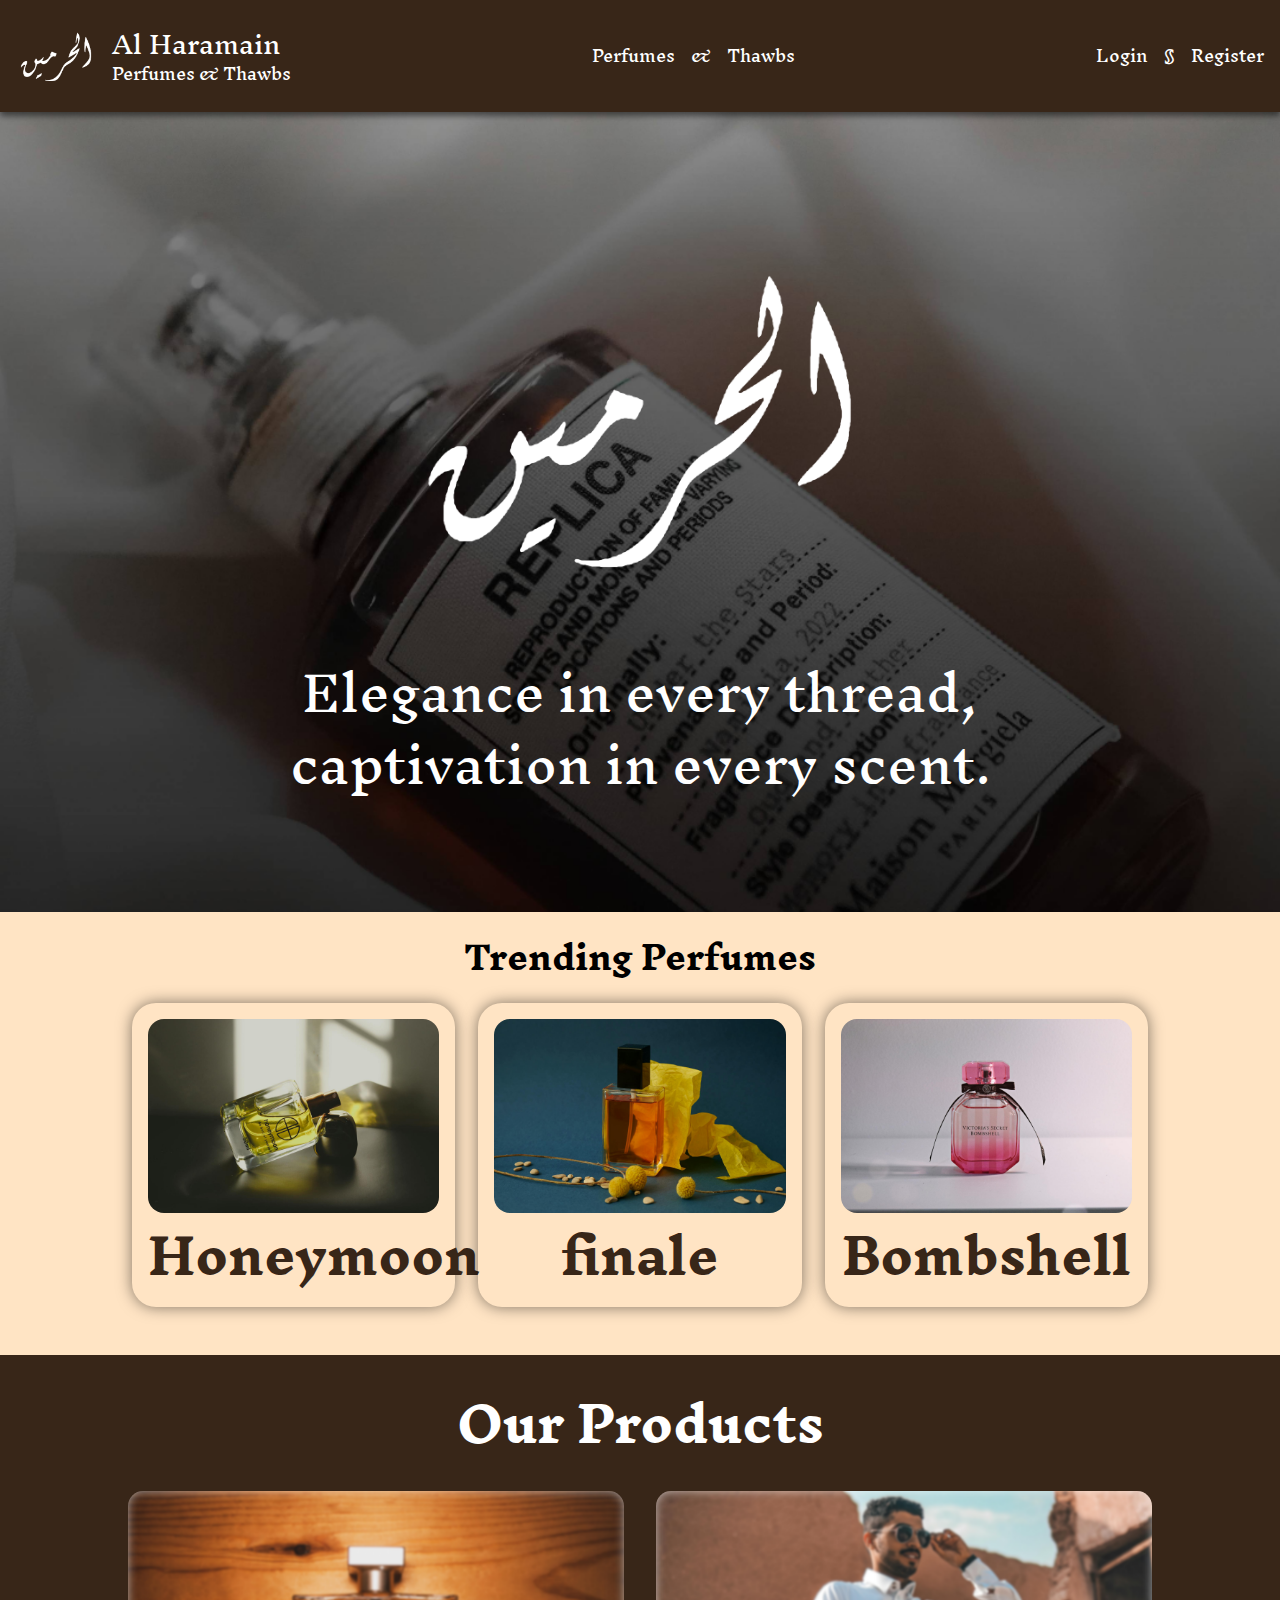
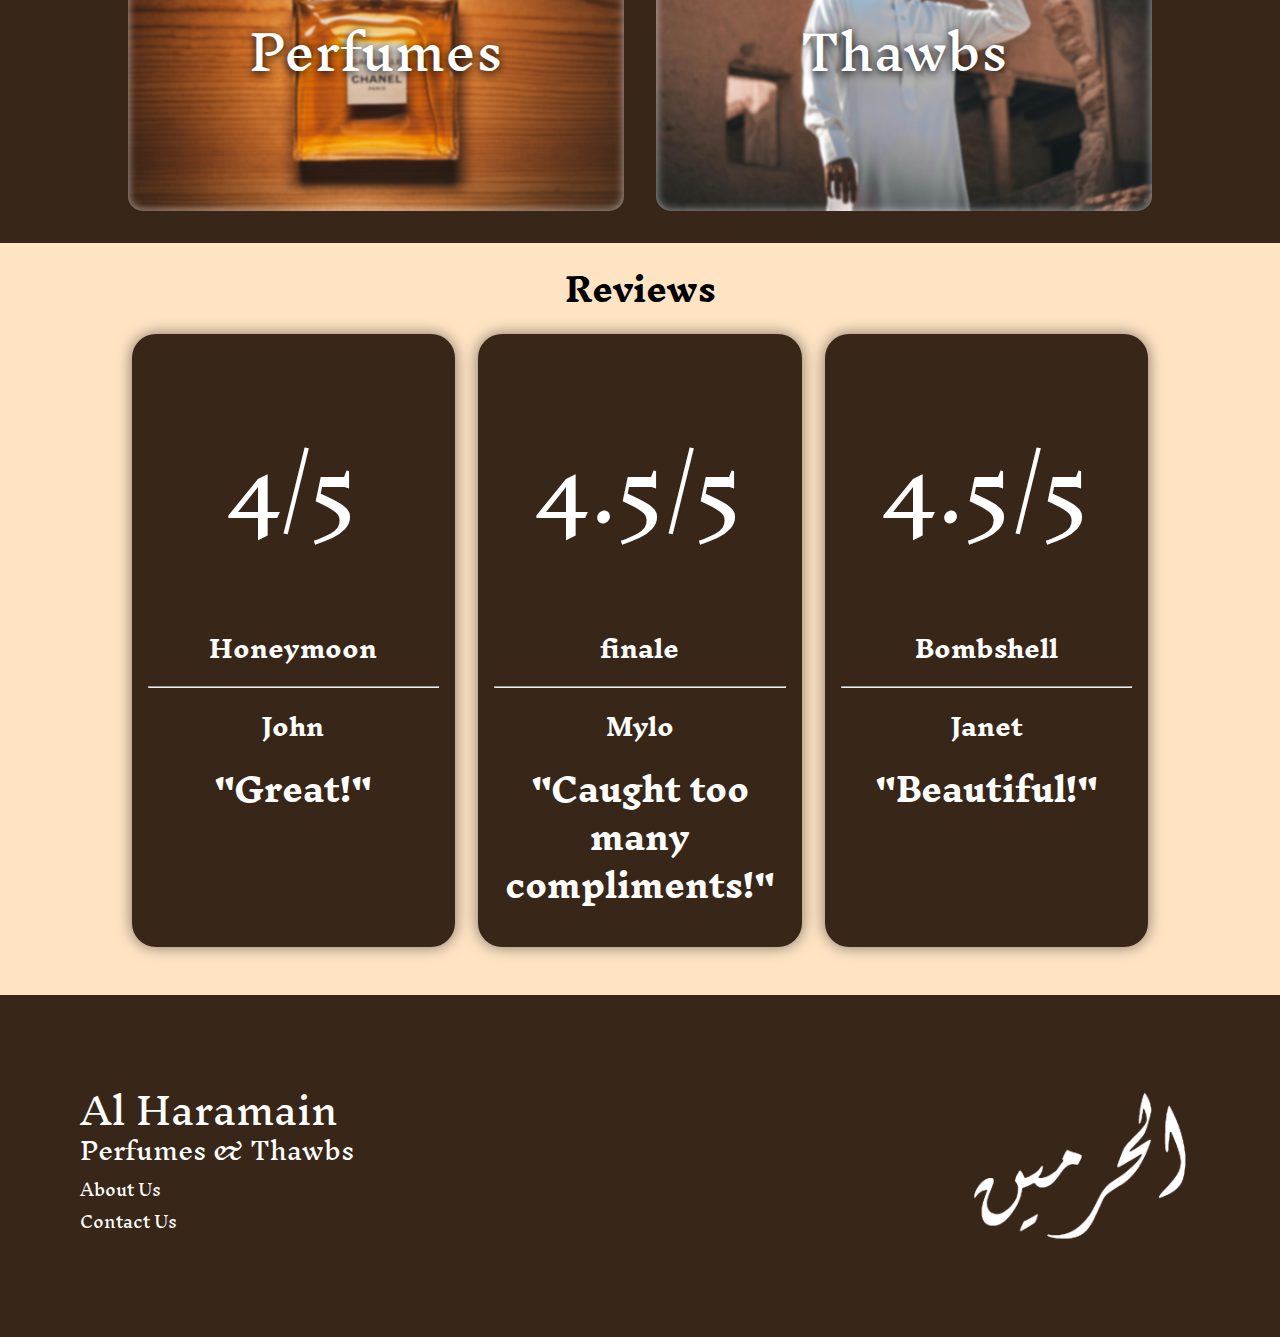
==== index.html @ 323800cc "init" ====
<!DOCTYPE html>
<html lang="en">
<head>
  <meta charset="UTF-8">
  <meta name="viewport" content="width=device-width, initial-scale=1.0">
  <title>Al Haramain Perfumes & Thawbs</title>
  <link rel="icon" type="image/x-icon" href="assets/webTechProjLogo.png">
  <link href="https://fonts.googleapis.com/css2?family=Inknut+Antiqua:wght@400;700&display=swap" rel="stylesheet">
  <link rel="stylesheet" href="CSS Files/headerFooter.css">
  <link rel="stylesheet" href="CSS Files/index.css">
</head>
<body style="background-color: bisque; margin: 0;">
  <!-- Modular Header -->
  <header id="main-header">
    <a href="index.html" class="logo-link">
      <div class="logo-container">
        <img src="assets/webTechProjLogo.png" alt="Logo" class="logo">
        <div class="logo-text">
          <p class="title">Al Haramain</p>
          <p class="subtitle">Perfumes & Thawbs</p>
        </div>
      </div>
    </a>

    <!-- Hamburger Menu -->
    <div class="hamburger-menu" id="hamburger-menu">
      <span class="hamburger-icon">☰</span>
    </div>

    <!-- Navigation Links -->
    <nav class="nav-links" id="nav-links">
      <a href="HTML Files/perfumeShop.html">Perfumes</a>
      <p>&</p>
      <a href="HTML Files/thawbShop.html">Thawbs</a>
    </nav>

    <!-- Authentication Links -->
    <div class="auth-links" id="auth-links">
      <a href="HTML Files/login.html">Login</a>
      <p>§</p>
      <a href="HTML Files/register.html">Register</a>
    </div>
  </header>

  <div id="mainImg" class="main-img">
    <img src="assets/webTechProjLogo.png" alt="Logo" class="main-img-logo">
    <p class="main-img-text">Elegance in every thread,<br>captivation in every scent.</p>  
  </div>

  <h1>Trending Perfumes</h1>
  <div id="perfume-display">
    <!--Products will dynamically get added here via JS-->
  </div>

  <div id="products" class="products-section">
    <h1 id="productsHeading">Our Products</h1>
    <div class="product-container">
      <button class="product-link perfumeBox" onclick="redirectToPerfumeShop()">
        <p>Perfumes</p>
      </button>
      <button class="product-link thawbsBox" onclick="redirectToThawbShop()">
        <p>Thawbs</p>
      </button>
    </div>
  </div>

  <h1>Reviews</h1>
  <div id="review-display">
    <!--Reviews will dynamically get added here via JS-->
  </div>

  <!-- Modular Footer -->
  <footer id="main-footer">
    <div class="footer-content">
      <div class="footer-text">
        <p class="footer-title">Al Haramain</p>
        <p class="footer-subtitle">Perfumes & Thawbs</p>
        <div class="footer-links">
          <a href="HTML Files/aboutUs.html">About Us</a><br>
          <a href="HTML Files/contactUs.html">Contact Us</a>
        </div>
      </div>
    </div>
    
    <div class="footer-logo-container">
      <img src="assets/webTechProjLogo.png" alt="Logo" class="footer-logo">
    </div>
  </footer>
  
  <!--Script files-->
  <script src="JS Files/index.js" type="module"></script>
  <script src="JS Files/loggedInCheck.js" type="module"></script>
</body>
</html>
---- CSS Files/headerFooter.css ----
/* General Styles */
body {
  margin: 0;
  font-family: 'Inknut Antiqua', serif;
  line-height: 1.5;
  background-color: bisque;
  display: flex;
  flex-direction: column;
  align-items: center;
  justify-content: flex-start;
  width: 100%;
  overflow-x: hidden;
}

/* Header Styles */
#main-header {
  background-color: #382618;
  padding: 1rem;
  display: flex;
  justify-content: space-between;
  align-items: center;
  width: 100%;
  box-sizing: border-box;
  box-shadow: 0 4px 6px rgba(0, 0, 0, 0.5);
  z-index: 1000;
  position: relative;
}

#main-header .logo-container {
  display: flex;
  align-items: center;
  gap: 1rem;
}

#main-header .logo {
  width: 5rem;
}

#main-header .logo-text .title,
#main-header .logo-text .subtitle {
  font-size: 1.5rem;
  color: white;
  margin: 0;
}

#main-header .logo-text .title {
  font-size: 1.5rem;
}

#main-header .logo-text .subtitle {
  font-size: 1rem;
}

#main-header .nav-links,
#main-header .auth-links {
  display: flex;
  align-items: center;
  gap: 1rem;
}

#main-header a, p {
  color: white;
  text-decoration: none;
}

#main-header a:hover {
  color: white;
}

/* Hamburger Menu */
.hamburger-menu {
  display: none;
  cursor: pointer;
}

.hamburger-icon {
  font-size: 2rem;
  color: white;
}

/* Footer Styles */
#main-footer {
  background-color: #382618;
  padding: 3rem 5rem;
  display: flex;
  justify-content: space-between;
  align-items: center;
  width: 100%;
  box-sizing: border-box;
}

#main-footer .footer-content {
  display: flex;
  flex-direction: column;
  gap: 1rem;
}

#main-footer .footer-text {
  display: flex;
  flex-direction: column;
  gap: 0.5rem;
  line-height: 2rem;
}

#main-footer .footer-title {
  font-size: 2.3rem;
  color: white;
  margin: 0;
}

#main-footer .footer-subtitle {
  font-size: 1.5rem;
  color: white;
  margin: 0;
}

#main-footer .footer-links a {
  color: white;
  text-decoration: none;
}

#main-footer .footer-links a:hover {
  color: white;
}

/* Logo Styles */
#main-footer .footer-logo-container {
  margin-left: auto;
}

#main-footer .footer-logo {
  height: 15rem;
  width: auto;
}

/* Responsive Design for Mobile */
@media (max-width: 768px) {
  /* Stack header content vertically on small screens */
  #main-header {
    flex-direction: column;
    align-items: center;
    padding: 1rem 2rem;
  }

  #main-header .logo-container {
    justify-content: center;
    width: 100%;
    margin-bottom: 1rem;
  }

  #main-header .logo {
    width: 4rem;
  }

  #main-header .logo-text .title {
    font-size: 1.3rem;
  }

  #main-header .logo-text .subtitle {
    font-size: 0.8rem;
  }

  /* Hide nav and auth links on mobile by default */
  #main-header .nav-links,
  #main-header .auth-links {
    display: none;
    flex-direction: row;
    justify-content: center;
    gap: 0.5rem;
    text-align: center;
    width: 100%;
    margin: 0.5rem 0rem;
  }

  /* Show hamburger menu icon on mobile */
  .hamburger-menu {
    display: block;
  }

  /* Show links when active */
  #main-header .nav-links.active,
  #main-header .auth-links.active {
    display: flex;
  }

  /* Footer */
  #main-footer {
    flex-direction: column;
    padding: 2rem 2rem;
  }

  #main-footer .footer-content {
    width: 100%;
    text-align: center;
  }

  #main-footer .footer-logo-container {
    margin-left: 0;
    margin-top: 1rem;
    display: flex;
    justify-content: center;
  }

  #main-footer .footer-logo {
    height: 10rem;
  }

  #main-footer .footer-links {
    margin-top: 1rem;
  }
}
---- CSS Files/index.css ----
/* Main Image Section */
.main-img {
  background: url('/assets/mainImg.png') no-repeat center center/cover;
  background-image: url(/assets/mainImg.png);
  height: 50rem;
  display: flex;
  width: 100%;
  align-items: center;
  justify-content: center;
  flex-direction: column;
}

.main-img-logo {
  height: 30rem;
}

.main-img-text {
  font-size: 3rem;
  margin-top: 0;
  text-align: center;
}

#perfume-display, #review-display {
  display: flex;
  flex-direction: row;
  justify-content: space-around;
  gap: 1rem;
  max-width: 100%;
  width: 80%;
}

.review-item {
  background-color: #382618;
}

.review-item p {
  font-size: 5rem;
}

#perfume-display a, #review-display a{
  text-decoration: none;
  color: white;
}

.perfume-item, .review-item {
  box-shadow: 0px 0px 15px rgba(0, 0, 0, 0.5);
  border-radius: 1.5rem;
  margin-bottom: 3rem;
  width: calc(30% - 1rem);
  text-align: center;
  padding: 1rem;
  transition: transform 0.3s;
}

.perfume-item:hover, .review-item:hover {
  transform: scale(1.05);
}

.perfume-item img {
  width: 100%;
  border-radius: 1rem;
}

.perfume-item p {
  margin-top: 0.5rem;
  font-size: 3rem;
  font-weight: bold;
  margin: 0;
  color: #382618;
}

/* Products Section */
#products {
  background-color: #382618;
  width: 100%;
  padding: 2rem 5rem;
  display: flex;
  justify-content: center;
  align-items: center;
  flex-direction: column;
}

#productsHeading {
  color: white;
  font-size: 3rem;
  margin-top: 0;
}

.product-container {
  display: flex;
  justify-content: space-between;
  gap: 2rem;
  width: 80%;
}

.product-link {
  font-family: 'Inknut Antiqua', serif;
  text-decoration: none;
  width: 60rem;
  height: 20rem;
  display: flex;
  justify-content: center;
  align-items: center;
  border-radius: 15px; 
  box-shadow: inset 0 0 10px rgba(255, 255, 255, 0.6);
  transition: box-shadow 0.3s, transform 0.3s;
  background: none;
  border: none;
  cursor: pointer;
}

.product-link:hover {
  box-shadow: inset 0 0 20px rgba(255, 255, 255, 0.9);
  transform: scale(1.05);
}

.perfumeBox {
  background-image: url('/assets/perfumePic.png');
  background-size: cover;
  background-position: center;
  background-repeat: no-repeat;
  color: white;
  text-shadow: 0px 2px 10px rgba(0, 0, 0, 1);
  font-size: 3rem;
}

.thawbsBox {
  background-image: url('/assets/thawbPic.png');
  background-size: cover;
  background-position: center;
  background-repeat: no-repeat;
  color: white;
  text-shadow: 0px 2px 10px rgba(0, 0, 0, 1); 
  font-size: 3rem;
}


/* Responsive Design for Mobile */
@media (max-width: 768px) {
  .main-img {
    height: auto;
    padding: 2rem;
  }

  .main-img-logo {
    height: 15rem;
  }

  .main-img-text {
    font-size: 1.5rem;
    text-align: center;
  }

  .products-section {
    align-items: center;
    padding: 2rem 1rem;
  }

  .product-container {
    flex-direction: column;
    align-items: center;
    gap: 2rem;
    max-width: 100%;
  }

  .product-link {
    width: 80%;
    height: 15rem;
  }

  .perfumeBox, .thawbsBox {
    font-size: 2rem;
  }

  #perfume-display, #review-display {
    flex-direction: column;
    justify-content: center;
    align-items: center;
  }

  .perfume-item, .review-item {
    width: 80%;
  }
}
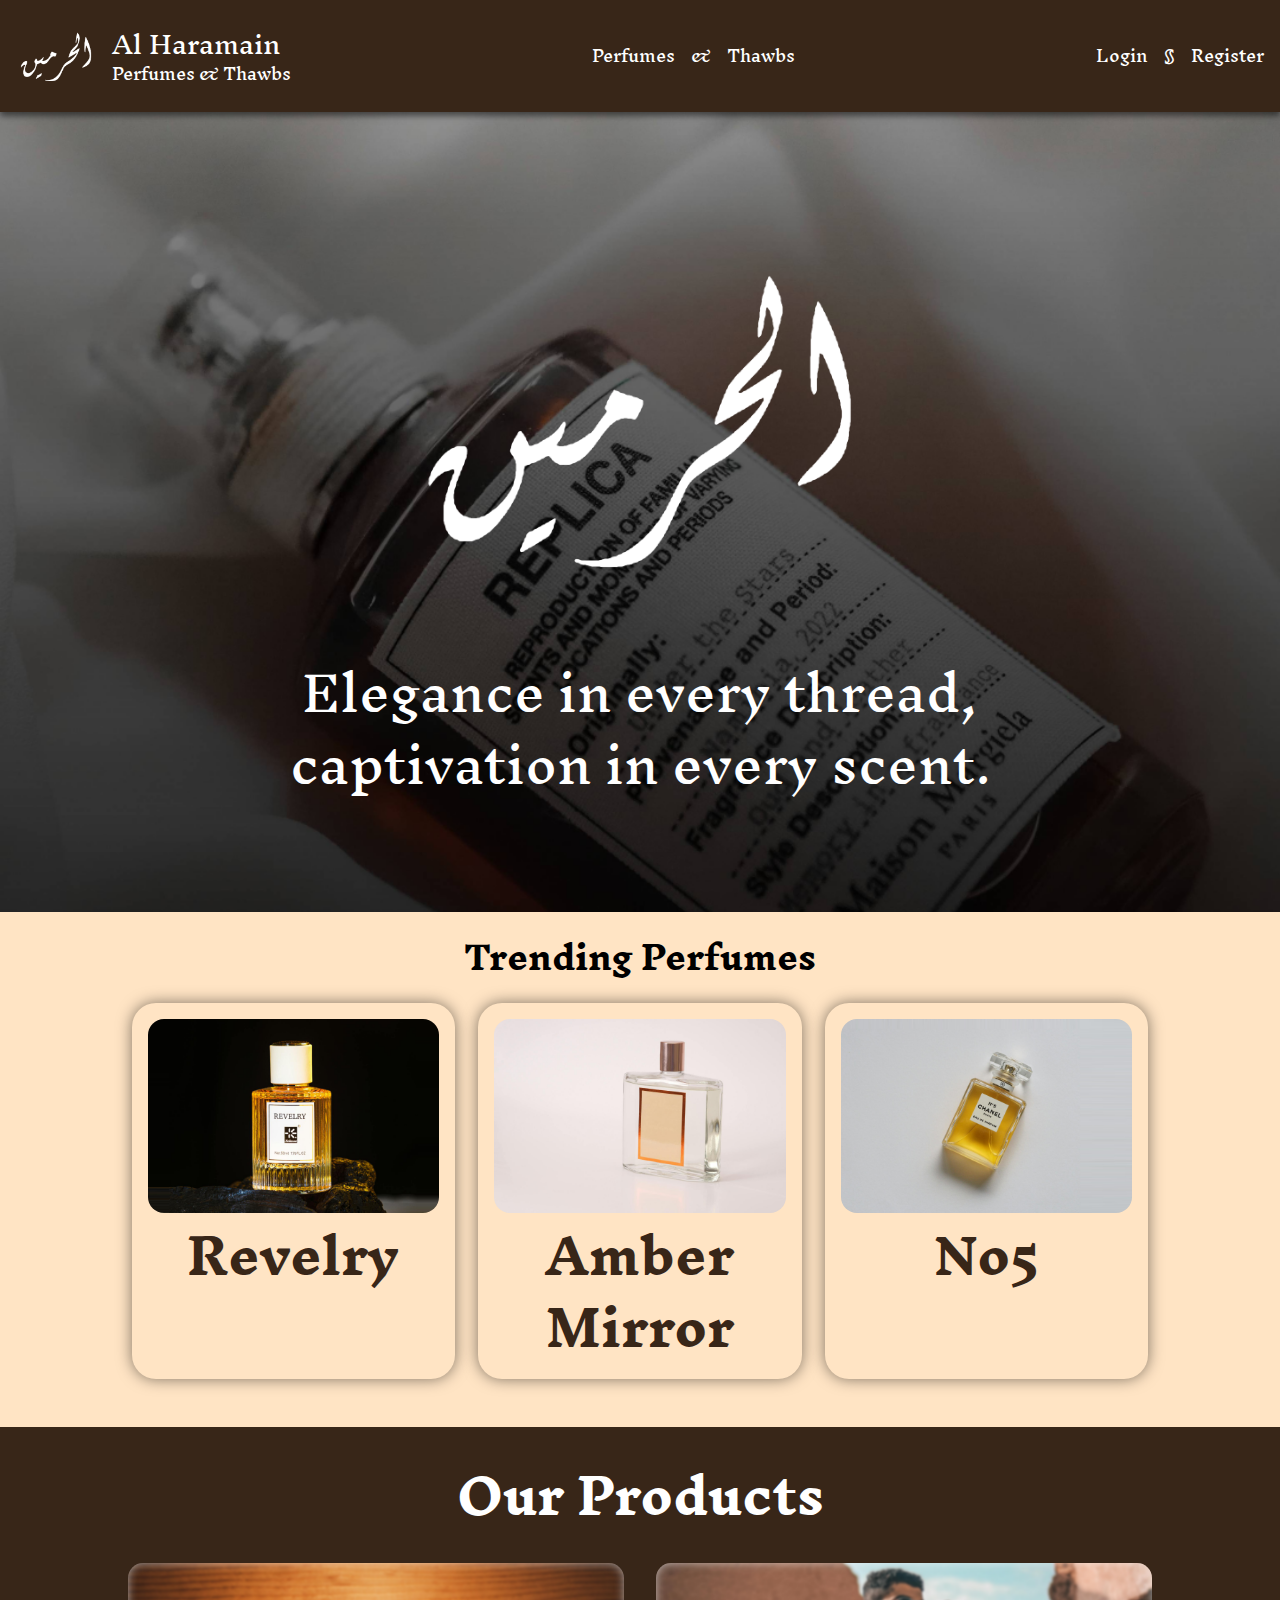
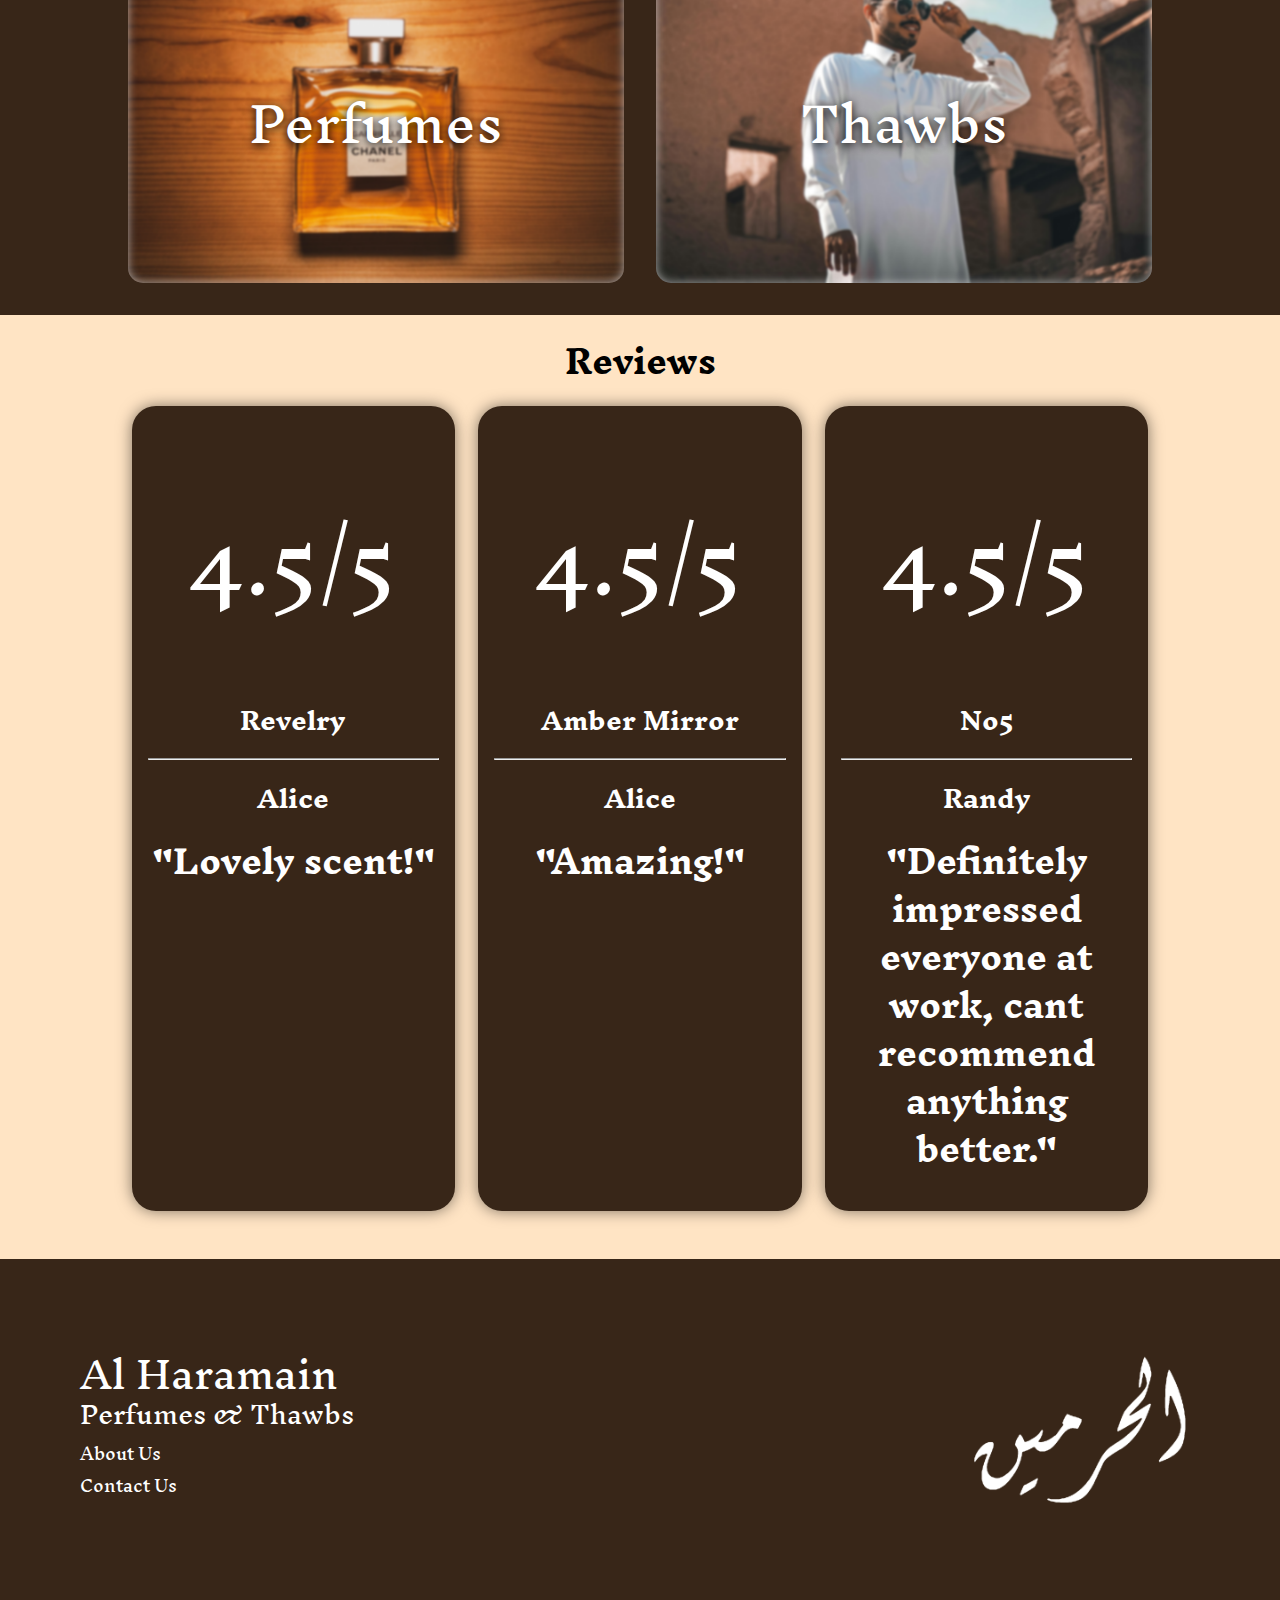
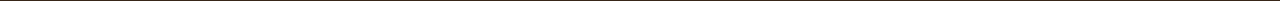
==== commit 7eae4a5b: "path changes" ====
--- a/index.html
+++ b/index.html
@@ -4,17 +4,17 @@
   <meta charset="UTF-8">
   <meta name="viewport" content="width=device-width, initial-scale=1.0">
   <title>Al Haramain Perfumes & Thawbs</title>
-  <link rel="icon" type="image/x-icon" href="assets/webTechProjLogo.png">
+  <link rel="icon" type="image/x-icon" href="./assets/webTechProjLogo.png">
   <link href="https://fonts.googleapis.com/css2?family=Inknut+Antiqua:wght@400;700&display=swap" rel="stylesheet">
-  <link rel="stylesheet" href="CSS Files/headerFooter.css">
-  <link rel="stylesheet" href="CSS Files/index.css">
+  <link rel="stylesheet" href="./CSS Files/headerFooter.css">
+  <link rel="stylesheet" href="./CSS Files/index.css">
 </head>
 <body style="background-color: bisque; margin: 0;">
   <!-- Modular Header -->
   <header id="main-header">
-    <a href="index.html" class="logo-link">
+    <a href="./index.html" class="logo-link">
       <div class="logo-container">
-        <img src="assets/webTechProjLogo.png" alt="Logo" class="logo">
+        <img src="./assets/webTechProjLogo.png" alt="Logo" class="logo">
         <div class="logo-text">
           <p class="title">Al Haramain</p>
           <p class="subtitle">Perfumes & Thawbs</p>
@@ -29,21 +29,21 @@
 
     <!-- Navigation Links -->
     <nav class="nav-links" id="nav-links">
-      <a href="HTML Files/perfumeShop.html">Perfumes</a>
+      <a href="./HTML Files/perfumeShop.html">Perfumes</a>
       <p>&</p>
-      <a href="HTML Files/thawbShop.html">Thawbs</a>
+      <a href="./HTML Files/thawbShop.html">Thawbs</a>
     </nav>
 
     <!-- Authentication Links -->
     <div class="auth-links" id="auth-links">
-      <a href="HTML Files/login.html">Login</a>
+      <a href="./HTML Files/login.html">Login</a>
       <p>§</p>
-      <a href="HTML Files/register.html">Register</a>
+      <a href="./HTML Files/register.html">Register</a>
     </div>
   </header>
 
   <div id="mainImg" class="main-img">
-    <img src="assets/webTechProjLogo.png" alt="Logo" class="main-img-logo">
+    <img src="./assets/webTechProjLogo.png" alt="Logo" class="main-img-logo">
     <p class="main-img-text">Elegance in every thread,<br>captivation in every scent.</p>  
   </div>
 
@@ -76,19 +76,19 @@
         <p class="footer-title">Al Haramain</p>
         <p class="footer-subtitle">Perfumes & Thawbs</p>
         <div class="footer-links">
-          <a href="HTML Files/aboutUs.html">About Us</a><br>
-          <a href="HTML Files/contactUs.html">Contact Us</a>
+          <a href="./HTML Files/aboutUs.html">About Us</a><br>
+          <a href="./HTML Files/contactUs.html">Contact Us</a>
         </div>
       </div>
     </div>
     
     <div class="footer-logo-container">
-      <img src="assets/webTechProjLogo.png" alt="Logo" class="footer-logo">
+      <img src="./assets/webTechProjLogo.png" alt="Logo" class="footer-logo">
     </div>
   </footer>
   
   <!--Script files-->
-  <script src="JS Files/index.js" type="module"></script>
-  <script src="JS Files/loggedInCheck.js" type="module"></script>
+  <script src="./JS Files/index.js" type="module"></script>
+  <script src="./JS Files/loggedInCheck.js" type="module"></script>
 </body>
 </html>
--- a/CSS Files/index.css
+++ b/CSS Files/index.css
@@ -1,7 +1,7 @@
 /* Main Image Section */
 .main-img {
-  background: url('/assets/mainImg.png') no-repeat center center/cover;
-  background-image: url(/assets/mainImg.png);
+  background: url('../assets/mainImg.png') no-repeat center center/cover;
+  background-image: url(../assets/mainImg.png);
   height: 50rem;
   display: flex;
   width: 100%;
@@ -115,7 +115,7 @@
 }
 
 .perfumeBox {
-  background-image: url('/assets/perfumePic.png');
+  background-image: url('../assets/perfumePic.png');
   background-size: cover;
   background-position: center;
   background-repeat: no-repeat;
@@ -125,7 +125,7 @@
 }
 
 .thawbsBox {
-  background-image: url('/assets/thawbPic.png');
+  background-image: url('../assets/thawbPic.png');
   background-size: cover;
   background-position: center;
   background-repeat: no-repeat;
